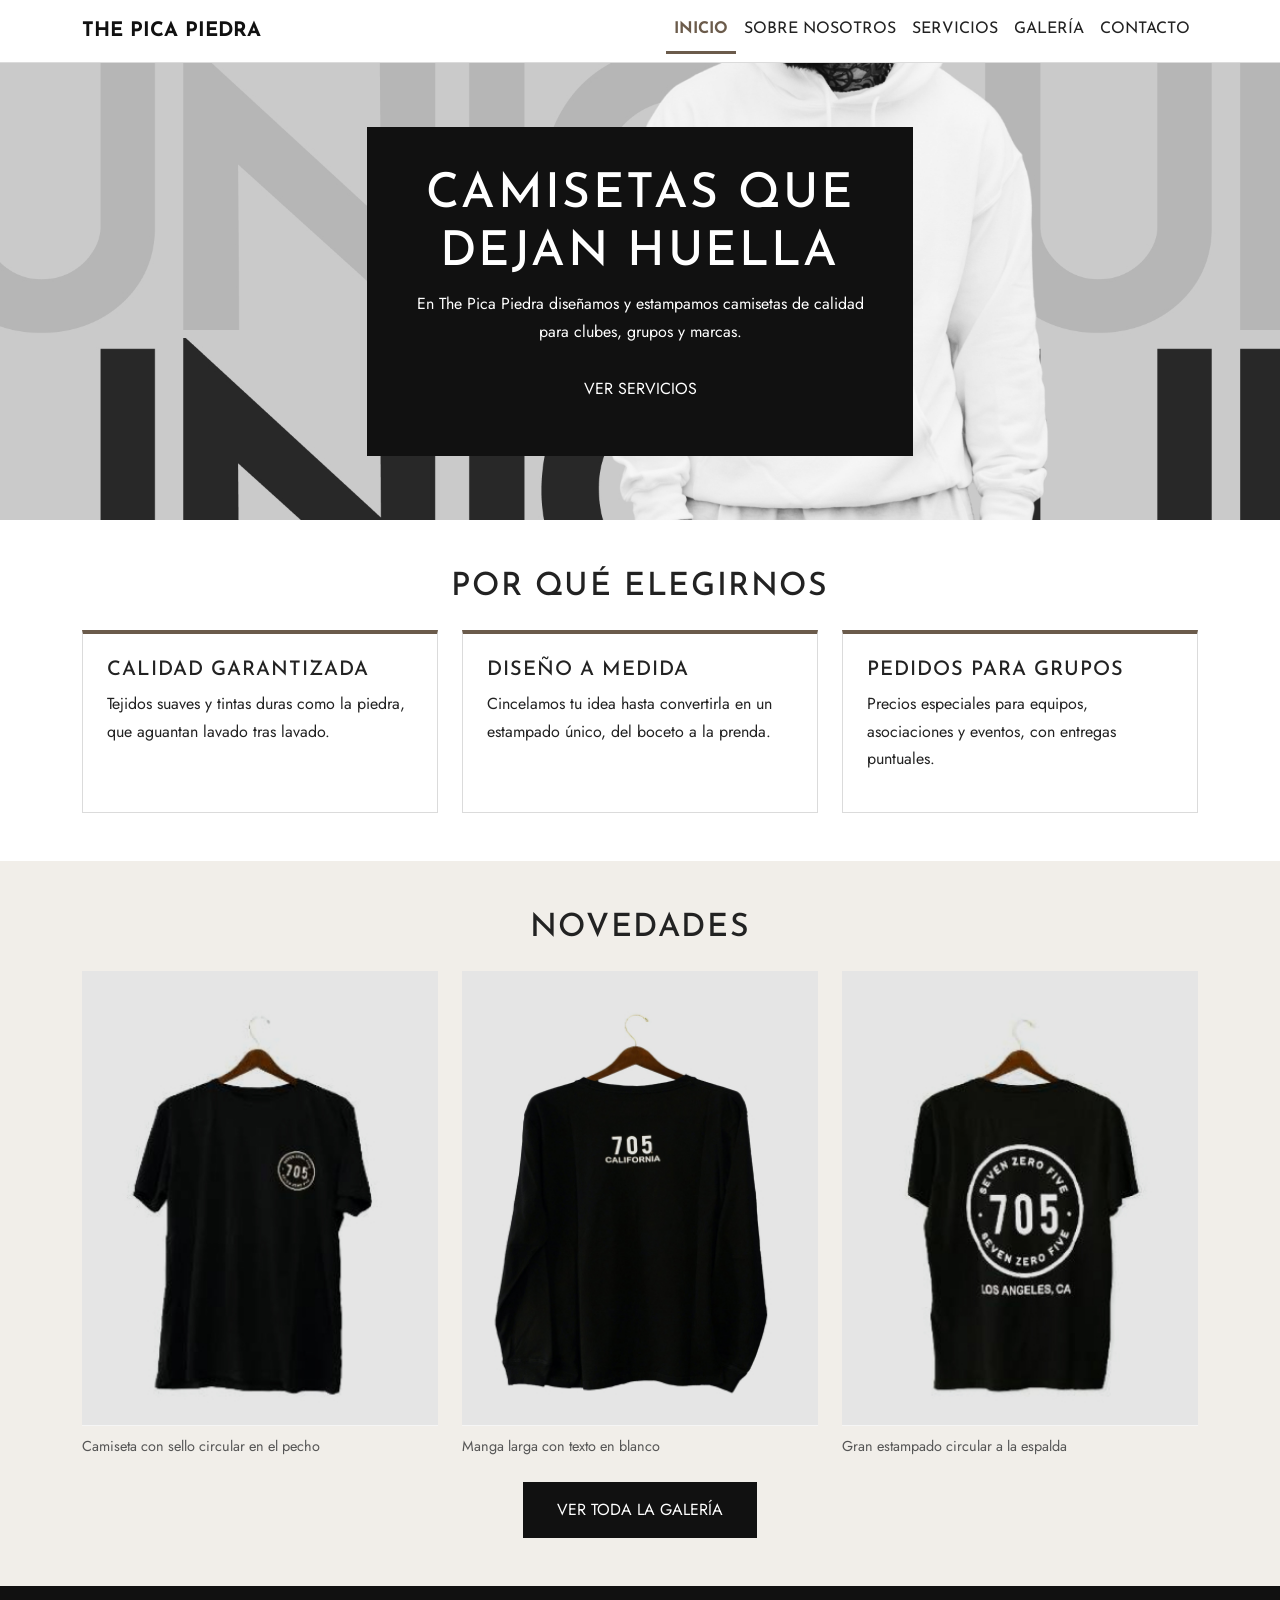
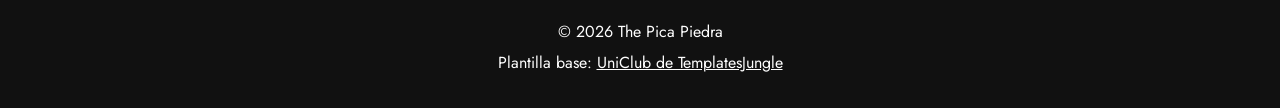
==== index.html @ cac0e33b "Add files via upload" ====
<!DOCTYPE html>
<html lang="es">
<head>
  <meta charset="UTF-8">
  <meta name="viewport" content="width=device-width, initial-scale=1">
  <meta name="description" content="Camisetas estampadas con diseños propios y personalizados para clubes, grupos y marcas que quieren destacar en la calle.">
  <title>Inicio | The Pica Piedra</title>
  <!-- Fuentes de la plantilla UniClub (Google Fonts) -->
  <link rel="preconnect" href="https://fonts.googleapis.com">
  <link rel="preconnect" href="https://fonts.gstatic.com" crossorigin>
  <link href="https://fonts.googleapis.com/css2?family=Josefin+Sans:wght@300;400;600;700&amp;family=Jost:wght@400;600;700&amp;display=swap" rel="stylesheet">
  <!-- CSS del framework (Bootstrap 5, el mismo que usa la plantilla; el código original está en plantilla-original/) -->
  <link rel="stylesheet" href="https://cdn.jsdelivr.net/npm/bootstrap@5.3.0-alpha3/dist/css/bootstrap.min.css" integrity="sha384-KK94CHFLLe+nY2dmCWGMq91rCGa5gtU4mk92HdvYe+M/SXH301p5ILy+dN9+nJOZ" crossorigin="anonymous">
  <!-- CSS propio (se carga el último para poder sobrescribir al framework) -->
  <link rel="stylesheet" href="estilos/estilos-propios.css">
</head>
<body>
  <header class="cabecera-principal">
    <nav class="menu-principal navbar navbar-expand-md" aria-label="Menú principal">
      <div class="container">
        <a class="navbar-brand" href="index.html">The Pica Piedra</a>
        <button class="navbar-toggler" type="button" data-bs-toggle="collapse" data-bs-target="#menu-navegacion" aria-controls="menu-navegacion" aria-expanded="false" aria-label="Mostrar u ocultar el menú">
          <span class="navbar-toggler-icon"></span>
        </button>
        <div class="collapse navbar-collapse" id="menu-navegacion">
          <ul class="navbar-nav ms-auto">
            <li class="nav-item"><a class="nav-link enlace-activo" href="index.html" aria-current="page">Inicio</a></li>
            <li class="nav-item"><a class="nav-link" href="paginas/sobre-nosotros.html">Sobre nosotros</a></li>
            <li class="nav-item"><a class="nav-link" href="paginas/servicios.html">Servicios</a></li>
            <li class="nav-item"><a class="nav-link" href="paginas/galeria.html">Galería</a></li>
            <li class="nav-item"><a class="nav-link" href="paginas/contacto.html">Contacto</a></li>
          </ul>
        </div>
      </div>
    </nav>
  </header>

  <main class="contenido-principal p-0">
    <section class="portada">
      <div class="container">
        <div class="row">
          <div class="col-md-8 col-lg-6 offset-md-2 offset-lg-3">
            <div class="portada-caja">
              <h1>Camisetas que dejan huella</h1>
              <p>En The Pica Piedra diseñamos y estampamos camisetas de calidad para clubes, grupos y marcas.</p>
              <a class="boton-principal" href="paginas/servicios.html">Ver servicios</a>
            </div>
          </div>
        </div>
      </div>
    </section>

    <section class="container py-5">
      <h2 class="text-center mb-4">Por qué elegirnos</h2>
      <div class="row g-4">
        <div class="col-md-4">
          <div class="tarjeta-servicio">
            <h3>Calidad garantizada</h3>
            <p>Tejidos suaves y tintas duras como la piedra, que aguantan lavado tras lavado.</p>
          </div>
        </div>
        <div class="col-md-4">
          <div class="tarjeta-servicio">
            <h3>Diseño a medida</h3>
            <p>Cincelamos tu idea hasta convertirla en un estampado único, del boceto a la prenda.</p>
          </div>
        </div>
        <div class="col-md-4">
          <div class="tarjeta-servicio">
            <h3>Pedidos para grupos</h3>
            <p>Precios especiales para equipos, asociaciones y eventos, con entregas puntuales.</p>
          </div>
        </div>
      </div>
    </section>

    <section class="seccion-suave galeria">
      <div class="container">
        <h2 class="text-center mb-4">Novedades</h2>
        <div class="row">
          <div class="col-12 col-md-4">
            <figure>
              <img src="img/item1.jpg" alt="Camiseta negra con un logotipo circular en el pecho" width="350" height="447" class="img-fluid" loading="lazy">
              <figcaption>Camiseta con sello circular en el pecho</figcaption>
            </figure>
          </div>
          <div class="col-12 col-md-4">
            <figure>
              <img src="img/item3.jpg" alt="Camiseta negra de manga larga con un texto estampado en blanco" width="350" height="447" class="img-fluid" loading="lazy">
              <figcaption>Manga larga con texto en blanco</figcaption>
            </figure>
          </div>
          <div class="col-12 col-md-4">
            <figure>
              <img src="img/item4.jpg" alt="Camiseta negra con un gran sello circular estampado" width="350" height="447" class="img-fluid" loading="lazy">
              <figcaption>Gran estampado circular a la espalda</figcaption>
            </figure>
          </div>
        </div>
        <p class="text-center mb-0"><a class="boton-principal" href="paginas/galeria.html">Ver toda la galería</a></p>
      </div>
    </section>
  </main>

  <footer class="pie-pagina">
    <div class="container">
      <p class="mb-1">&copy; 2026 The Pica Piedra</p>
      <p class="mb-0">Plantilla base: <a href="https://templatesjungle.com/">UniClub de TemplatesJungle</a></p>
    </div>
  </footer>

  <!-- JavaScript del framework (necesario para desplegar el menú en móvil) -->
  <script src="https://cdn.jsdelivr.net/npm/bootstrap@5.3.0-alpha3/dist/js/bootstrap.bundle.min.js" integrity="sha384-ENjdO4Dr2bkBIFxQpeoTz1HIcje39Wm4jDKdf19U8gI4ddQ3GYNS7NTKfAdVQSZe" crossorigin="anonymous"></script>
</body>
</html>
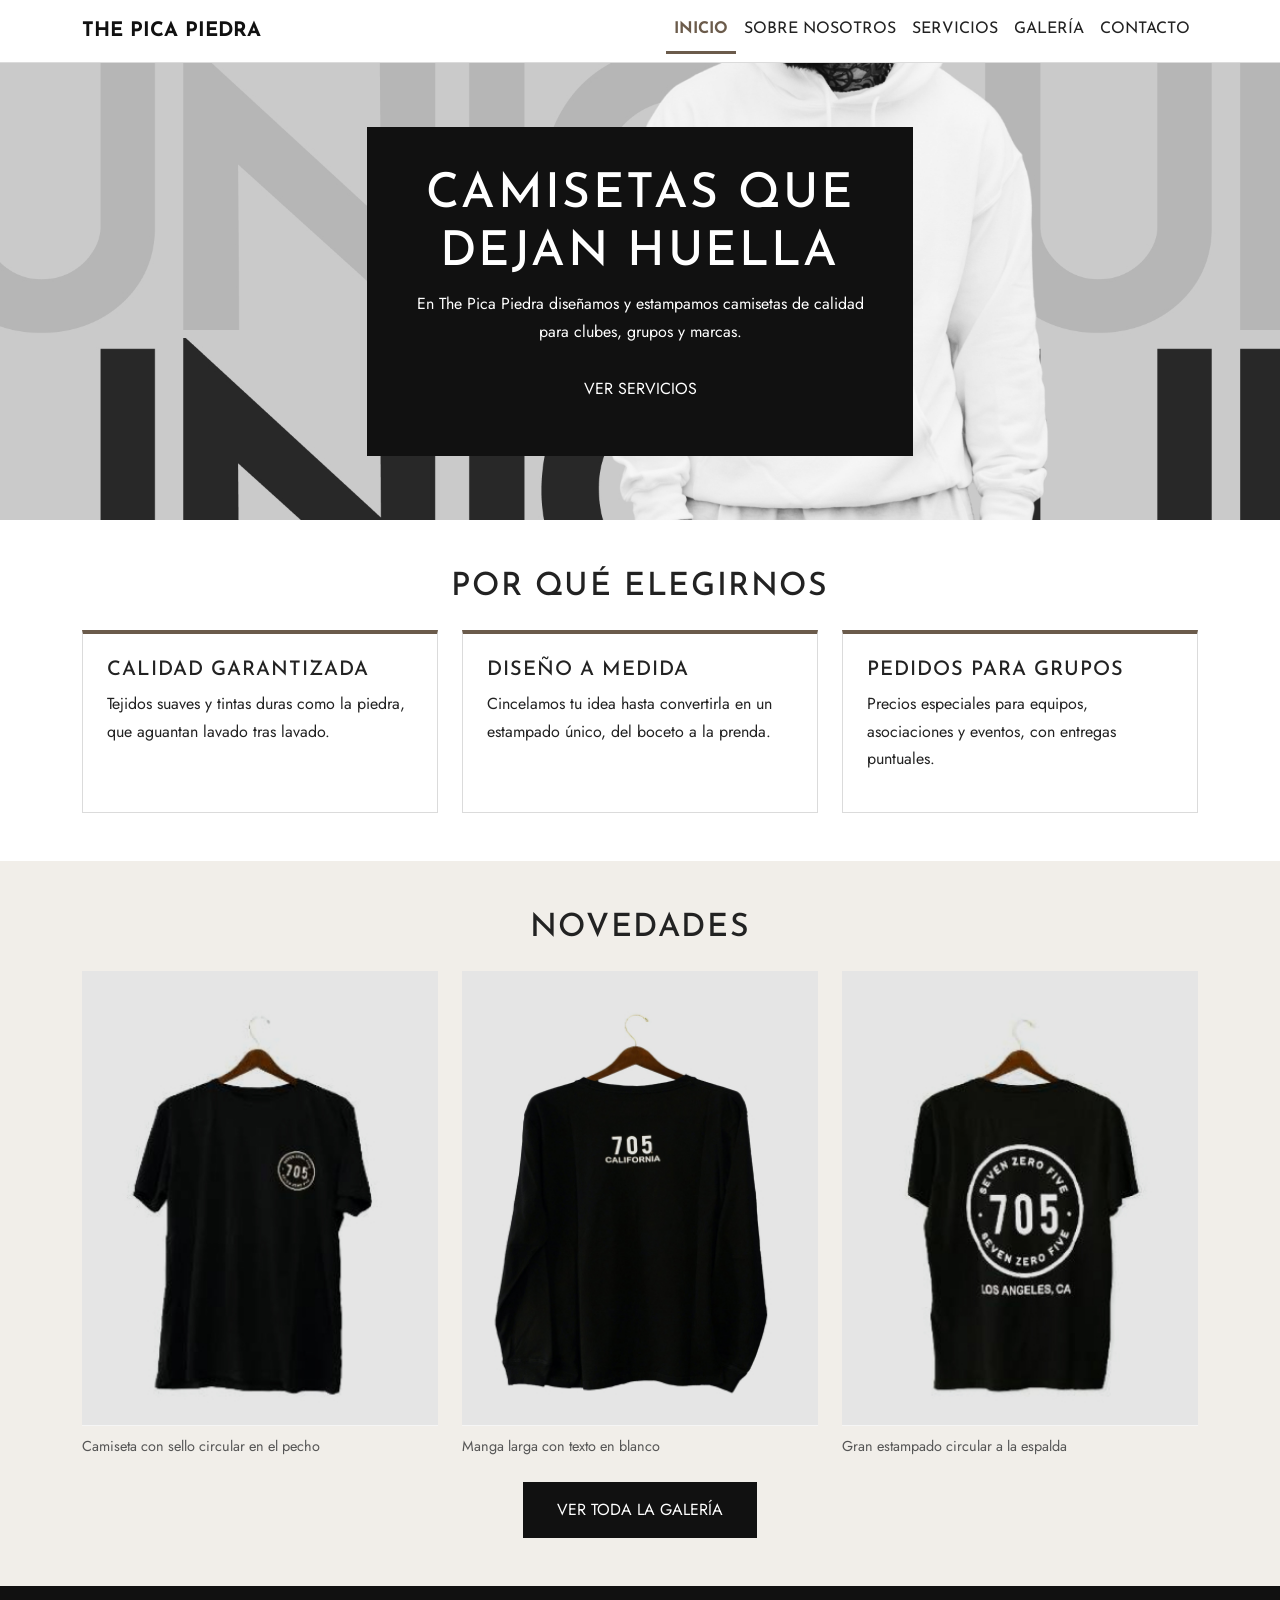
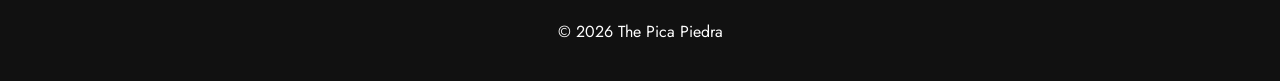
==== commit 387a6875: "Remove template source link from footer Removed the footer text about the template source." ====
--- a/index.html
+++ b/index.html
@@ -105,7 +105,6 @@
   <footer class="pie-pagina">
     <div class="container">
       <p class="mb-1">&copy; 2026 The Pica Piedra</p>
-      <p class="mb-0">Plantilla base: <a href="https://templatesjungle.com/">UniClub de TemplatesJungle</a></p>
     </div>
   </footer>
 
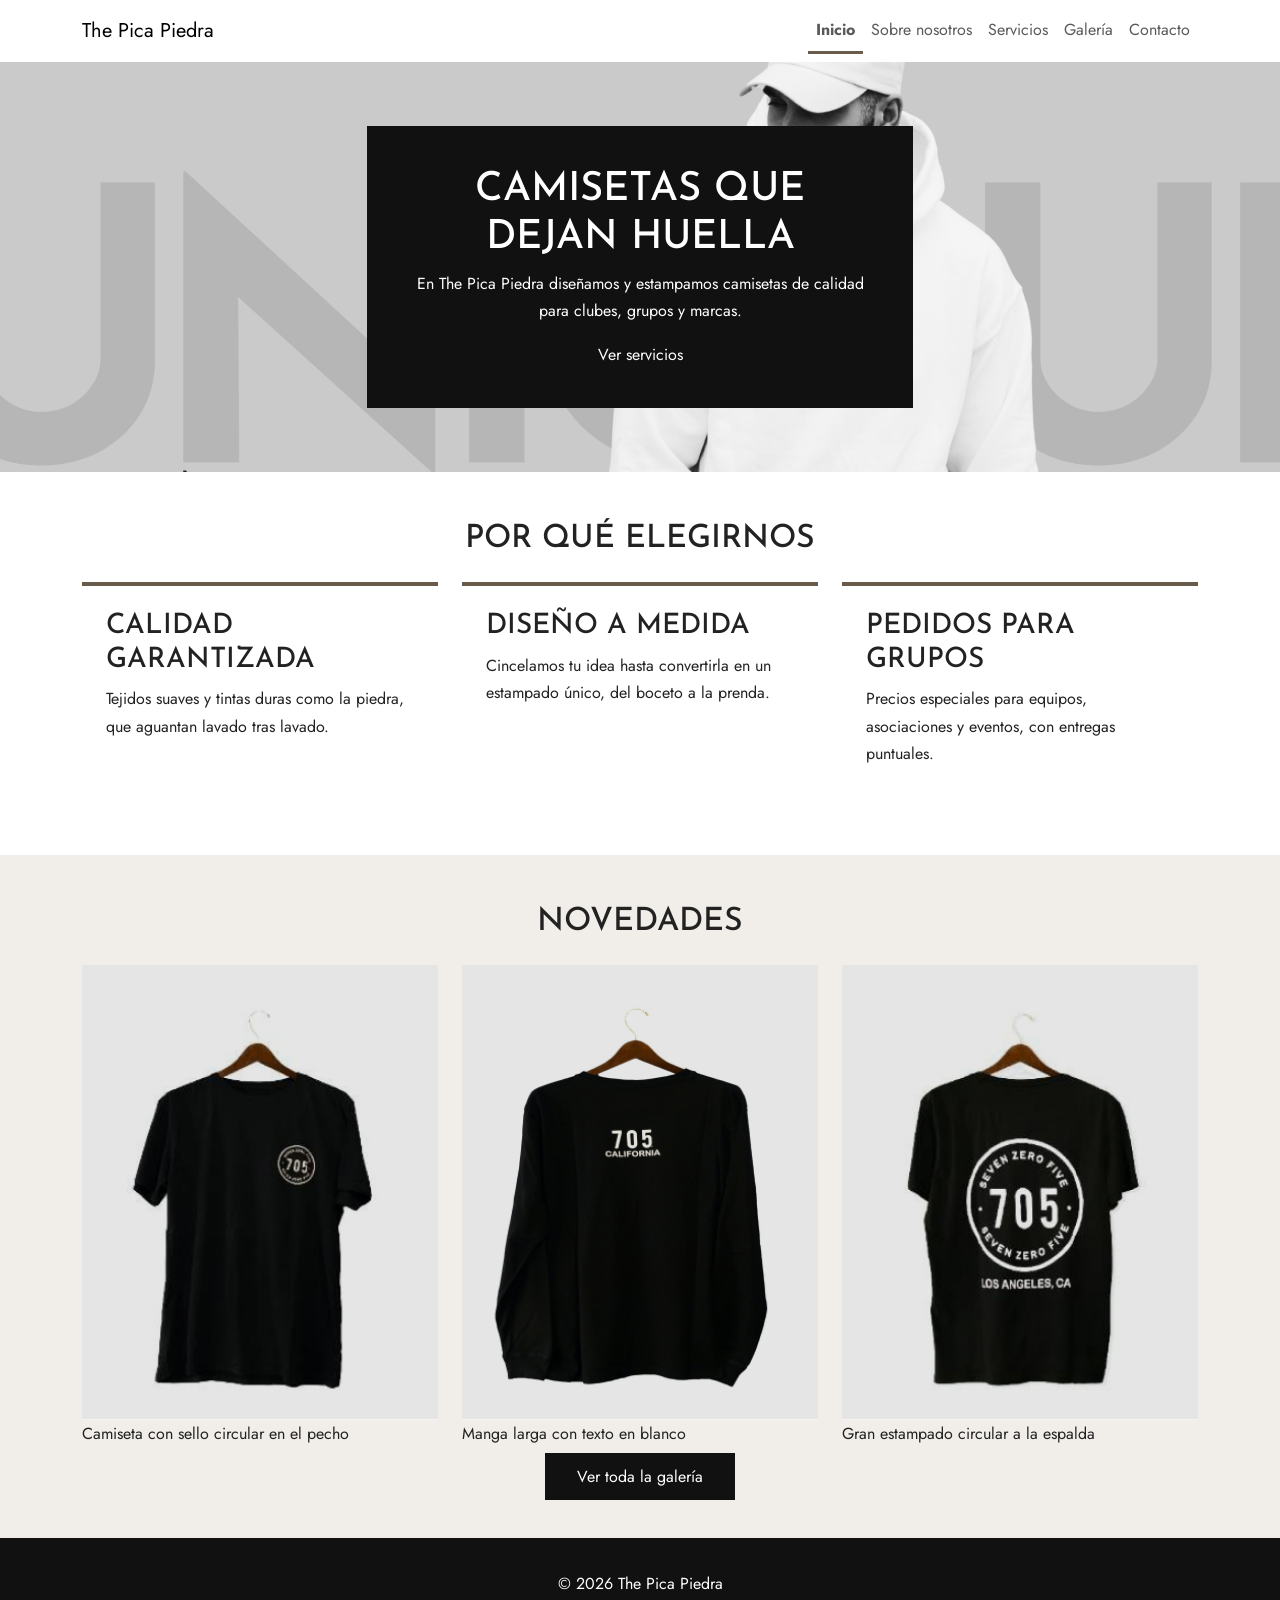
==== commit 015528c3: "Add files via upload" ====
--- a/index.html
+++ b/index.html
@@ -1,6 +1,7 @@
 <!DOCTYPE html>
 <html lang="es">
 <head>
+  <!-- Datos de la página: codificación, adaptación a móviles, descripción y título -->
   <meta charset="UTF-8">
   <meta name="viewport" content="width=device-width, initial-scale=1">
   <meta name="description" content="Camisetas estampadas con diseños propios y personalizados para clubes, grupos y marcas que quieren destacar en la calle.">
@@ -15,6 +16,7 @@
   <link rel="stylesheet" href="estilos/estilos-propios.css">
 </head>
 <body>
+  <!-- Cabecera con el menú de navegación principal -->
   <header class="cabecera-principal">
     <nav class="menu-principal navbar navbar-expand-md" aria-label="Menú principal">
       <div class="container">
@@ -23,6 +25,7 @@
           <span class="navbar-toggler-icon"></span>
         </button>
         <div class="collapse navbar-collapse" id="menu-navegacion">
+          <!-- Enlaces del menú: la página actual lleva la clase "enlace-activo" -->
           <ul class="navbar-nav ms-auto">
             <li class="nav-item"><a class="nav-link enlace-activo" href="index.html" aria-current="page">Inicio</a></li>
             <li class="nav-item"><a class="nav-link" href="paginas/sobre-nosotros.html">Sobre nosotros</a></li>
@@ -35,7 +38,9 @@
     </nav>
   </header>
 
+  <!-- Contenido principal de la página -->
   <main class="contenido-principal p-0">
+    <!-- Portada: presentación del sitio, título principal y botón hacia servicios -->
     <section class="portada">
       <div class="container">
         <div class="row">
@@ -50,6 +55,7 @@
       </div>
     </section>
 
+    <!-- Ventajas: por qué elegirnos -->
     <section class="container py-5">
       <h2 class="text-center mb-4">Por qué elegirnos</h2>
       <div class="row g-4">
@@ -74,6 +80,7 @@
       </div>
     </section>
 
+    <!-- Novedades: tres camisetas destacadas y enlace a la galería -->
     <section class="seccion-suave galeria">
       <div class="container">
         <h2 class="text-center mb-4">Novedades</h2>
@@ -102,6 +109,7 @@
     </section>
   </main>
 
+  <!-- Pie de página -->
   <footer class="pie-pagina">
     <div class="container">
       <p class="mb-1">&copy; 2026 The Pica Piedra</p>
--- a/estilos/estilos-propios.css
+++ b/estilos/estilos-propios.css
@@ -0,0 +1,55 @@
+/* Estilos generales */
+body {
+  font-family: "Jost", sans-serif;
+  color: #222222;
+  line-height: 1.7;
+}
+h1, h2, h3 {
+  font-family: "Josefin Sans", sans-serif;
+  text-transform: uppercase;
+}
+a { color: #6b5b4b; }
+
+/* Menú: enlace de la página actual */
+.enlace-activo { font-weight: 700; border-bottom: 3px solid #6b5b4b; }
+
+/* Portada */
+.portada {
+  background-image: url("../img/banner-img1.jpg");
+  background-size: cover;
+  padding: 4rem 0;
+}
+.portada-caja {
+  background-color: #111111;
+  color: #ffffff;
+  padding: 2.5rem;
+  text-align: center;
+}
+
+/* Secciones y tarjetas */
+.seccion-suave {
+  background-color: #f1eee9;
+  padding: 3rem 0;
+}
+.tarjeta-servicio { padding: 1.5rem; border-top: 4px solid #6b5b4b; }
+
+/* Botón */
+.boton-principal {
+  padding: 0.75rem 2rem;
+  color: #ffffff;
+  background-color: #111111;
+  text-decoration: none;
+}
+.boton-principal:hover { background-color: #6b5b4b; }
+
+/* Galería y formulario */
+.galeria img { width: 100%; height: auto; }
+.formulario-contacto input, .formulario-contacto textarea { width: 100%; border: 1px solid #727272; }
+
+/* Pie de página */
+.pie-pagina { padding: 2rem 0; color: #ffffff; background-color: #111111; text-align: center; }
+
+/* Pantallas pequeñas */
+@media (max-width: 576px) {
+  .portada-caja { padding: 1.5rem 1rem; }
+}
